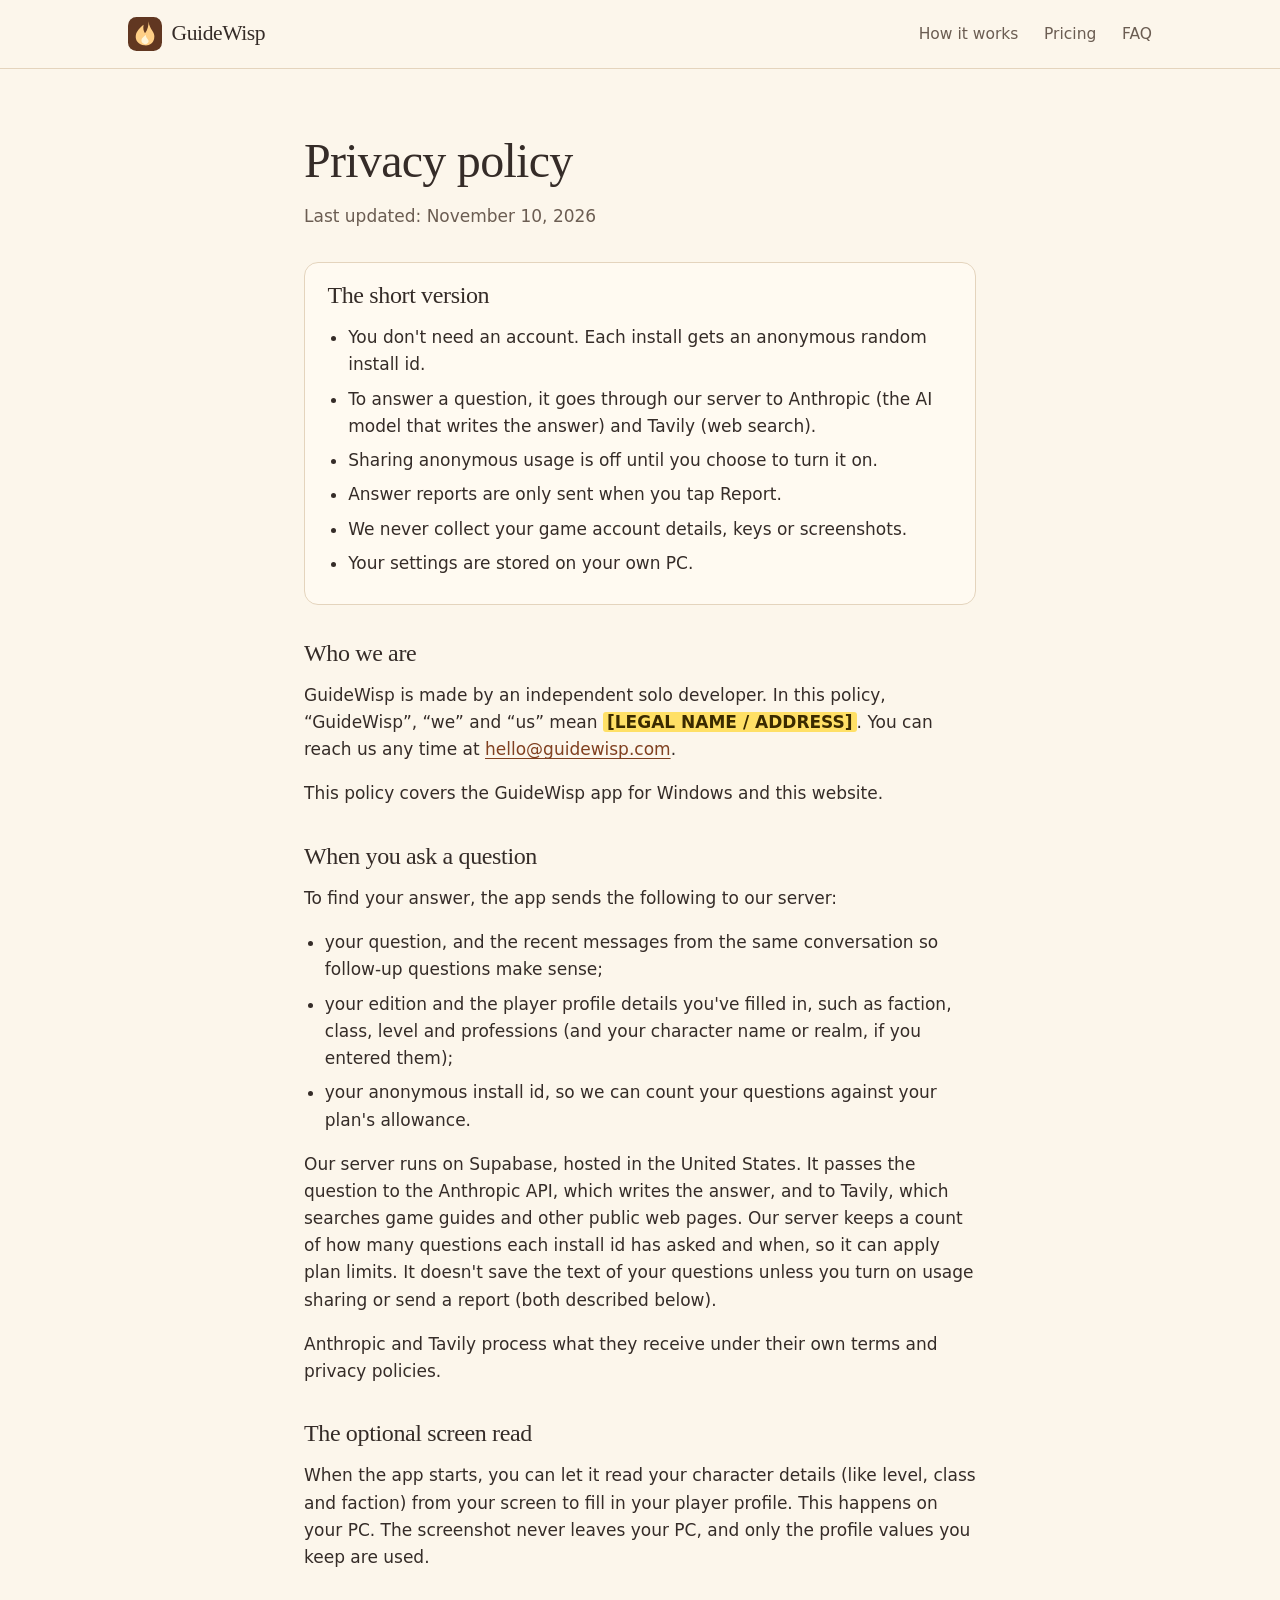
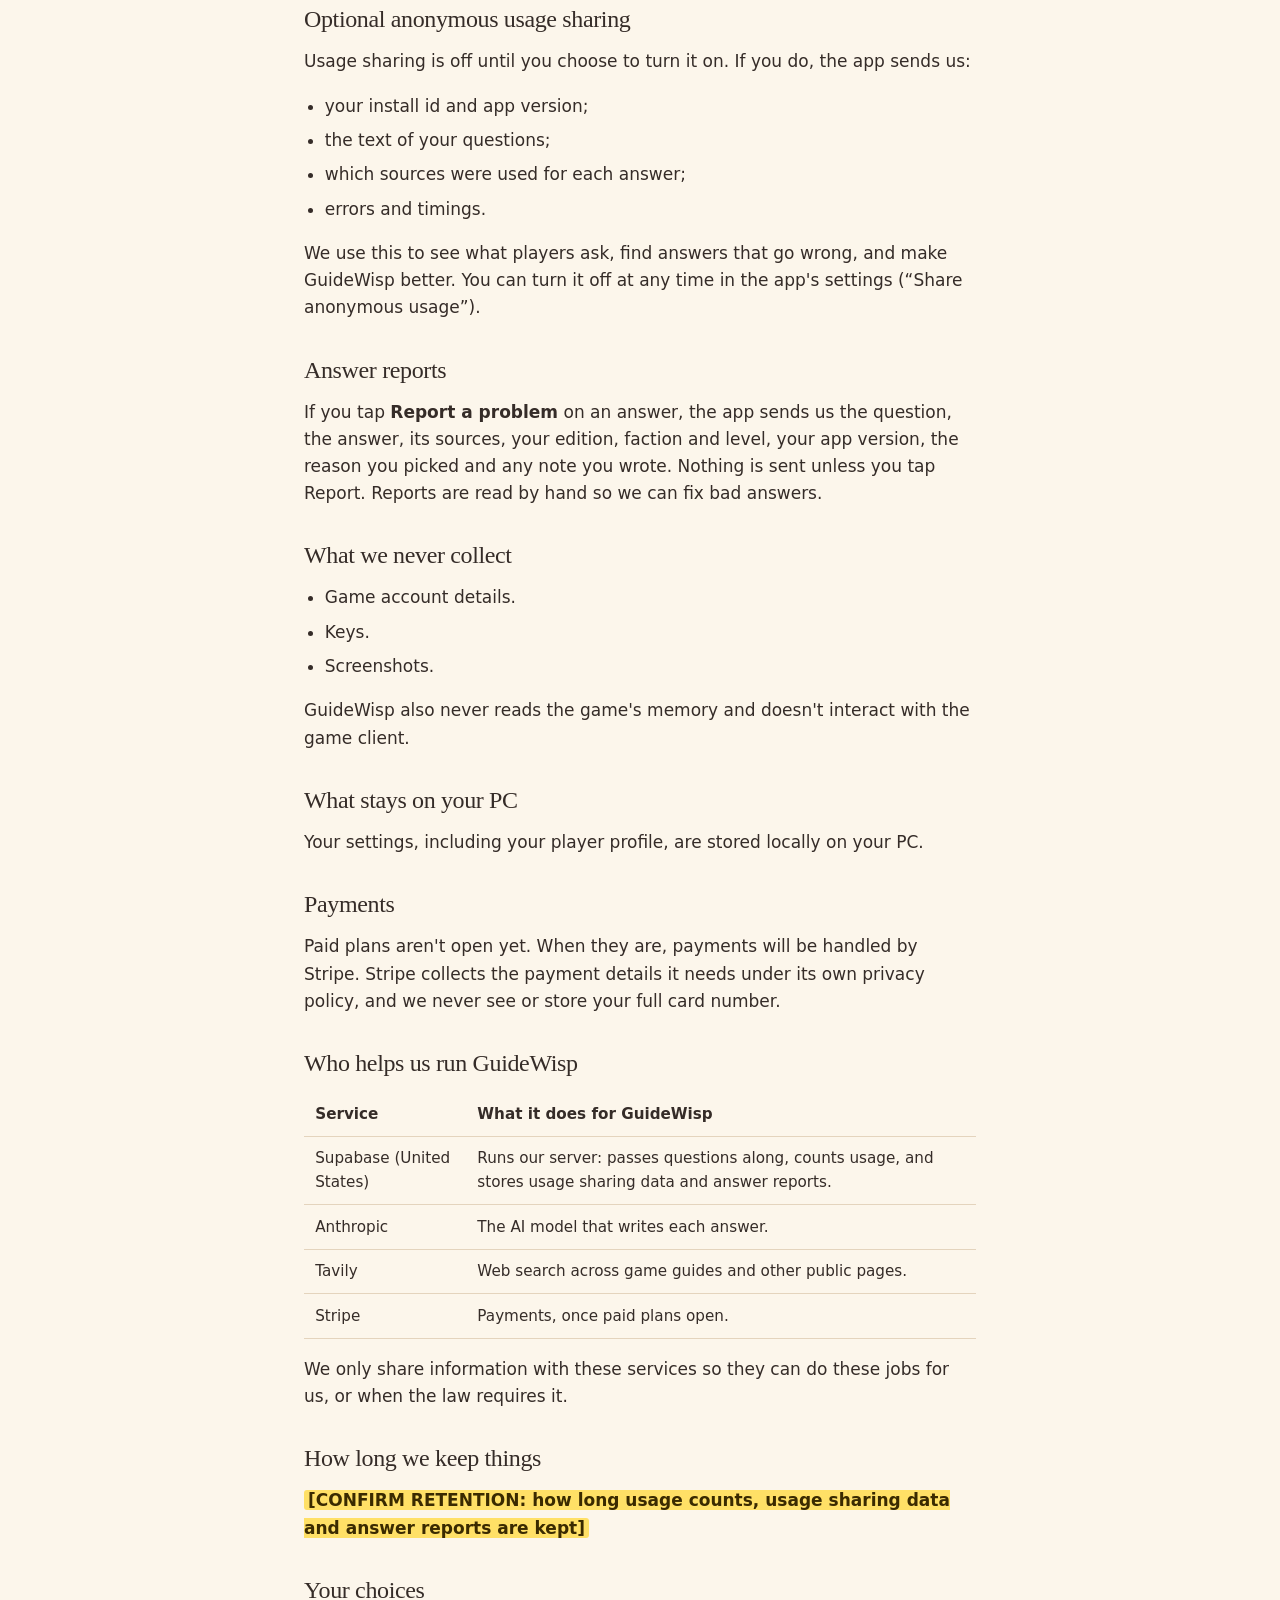
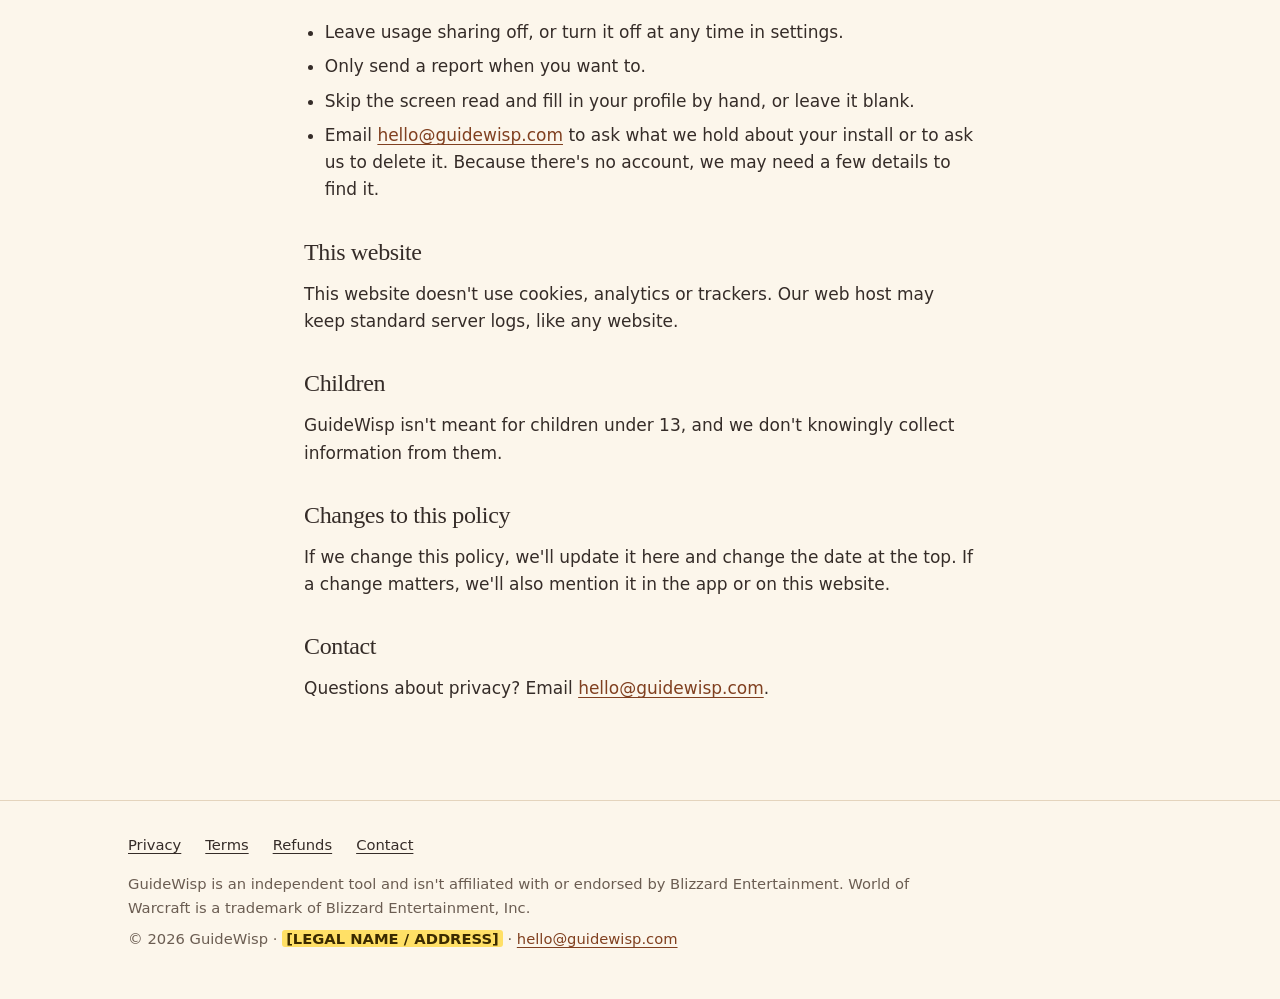
==== privacy.html @ 213f0546 "Build the GuideWisp site v1: landing page and policy pages Landing page with hero, how it works, ove" ====
<!doctype html>
<!-- Draft for Chris's review; not legal advice. -->
<html lang="en">
<head>
  <meta charset="utf-8">
  <meta name="viewport" content="width=device-width, initial-scale=1">
  <title>Privacy policy · GuideWisp</title>
  <meta name="description" content="What GuideWisp collects, what it never collects, and who helps answer your questions.">
  <meta name="color-scheme" content="light dark">
  <meta name="theme-color" content="#fcf6eb" media="(prefers-color-scheme: light)">
  <meta name="theme-color" content="#17110d" media="(prefers-color-scheme: dark)">
  <link rel="canonical" href="https://guidewisp.com/privacy.html">
  <meta property="og:type" content="website">
  <meta property="og:site_name" content="GuideWisp">
  <meta property="og:title" content="GuideWisp privacy policy">
  <meta property="og:description" content="What GuideWisp collects, what it never collects, and who helps answer your questions.">
  <meta property="og:url" content="https://guidewisp.com/privacy.html">
  <meta property="og:image" content="https://guidewisp.com/og-image.png">
  <meta name="twitter:card" content="summary_large_image">
  <link rel="icon" href="favicon.svg" type="image/svg+xml">
  <link rel="stylesheet" href="style.css">
</head>
<body>
  <a class="skip" href="#main">Skip to content</a>

  <header class="site-header">
    <div class="wrap">
      <a class="brand" href="index.html" aria-label="GuideWisp home">
        <img src="favicon.svg" alt="" width="34" height="34">
        GuideWisp
      </a>
      <nav class="site-nav" aria-label="Main">
        <a class="optional" href="index.html#how">How it works</a>
        <a href="index.html#pricing">Pricing</a>
        <a href="index.html#faq">FAQ</a>
      </nav>
    </div>
  </header>

  <main id="main" class="doc">
    <div class="wrap">
      <h1>Privacy policy</h1>
      <p class="updated">Last updated: November 10, 2026</p>

      <div class="summary">
        <h2 style="margin-top:0">The short version</h2>
        <ul>
          <li>You don't need an account. Each install gets an anonymous random install id.</li>
          <li>To answer a question, it goes through our server to Anthropic (the AI model that writes the answer) and Tavily (web search).</li>
          <li>Sharing anonymous usage is off until you choose to turn it on.</li>
          <li>Answer reports are only sent when you tap Report.</li>
          <li>We never collect your game account details, keys or screenshots.</li>
          <li>Your settings are stored on your own PC.</li>
        </ul>
      </div>

      <h2>Who we are</h2>
      <p>GuideWisp is made by an independent solo developer. In this policy, &ldquo;GuideWisp&rdquo;, &ldquo;we&rdquo; and &ldquo;us&rdquo; mean <span class="placeholder">[LEGAL NAME / ADDRESS]</span>. You can reach us any time at <a href="mailto:hello@guidewisp.com">hello@guidewisp.com</a>.</p>
      <p>This policy covers the GuideWisp app for Windows and this website.</p>

      <h2>When you ask a question</h2>
      <p>To find your answer, the app sends the following to our server:</p>
      <ul>
        <li>your question, and the recent messages from the same conversation so follow-up questions make sense;</li>
        <li>your edition and the player profile details you've filled in, such as faction, class, level and professions (and your character name or realm, if you entered them);</li>
        <li>your anonymous install id, so we can count your questions against your plan's allowance.</li>
      </ul>
      <p>Our server runs on Supabase, hosted in the United States. It passes the question to the Anthropic API, which writes the answer, and to Tavily, which searches game guides and other public web pages. Our server keeps a count of how many questions each install id has asked and when, so it can apply plan limits. It doesn't save the text of your questions unless you turn on usage sharing or send a report (both described below).</p>
      <p>Anthropic and Tavily process what they receive under their own terms and privacy policies.</p>

      <h2>The optional screen read</h2>
      <p>When the app starts, you can let it read your character details (like level, class and faction) from your screen to fill in your player profile. This happens on your PC. The screenshot never leaves your PC, and only the profile values you keep are used.</p>

      <h2>Optional anonymous usage sharing</h2>
      <p>Usage sharing is off until you choose to turn it on. If you do, the app sends us:</p>
      <ul>
        <li>your install id and app version;</li>
        <li>the text of your questions;</li>
        <li>which sources were used for each answer;</li>
        <li>errors and timings.</li>
      </ul>
      <p>We use this to see what players ask, find answers that go wrong, and make GuideWisp better. You can turn it off at any time in the app's settings (&ldquo;Share anonymous usage&rdquo;).</p>

      <h2>Answer reports</h2>
      <p>If you tap <strong>Report a problem</strong> on an answer, the app sends us the question, the answer, its sources, your edition, faction and level, your app version, the reason you picked and any note you wrote. Nothing is sent unless you tap Report. Reports are read by hand so we can fix bad answers.</p>

      <h2>What we never collect</h2>
      <ul>
        <li>Game account details.</li>
        <li>Keys.</li>
        <li>Screenshots.</li>
      </ul>
      <p>GuideWisp also never reads the game's memory and doesn't interact with the game client.</p>

      <h2>What stays on your PC</h2>
      <p>Your settings, including your player profile, are stored locally on your PC.</p>

      <h2>Payments</h2>
      <p>Paid plans aren't open yet. When they are, payments will be handled by Stripe. Stripe collects the payment details it needs under its own privacy policy, and we never see or store your full card number.</p>

      <h2>Who helps us run GuideWisp</h2>
      <div class="table-wrap">
        <table>
          <thead><tr><th>Service</th><th>What it does for GuideWisp</th></tr></thead>
          <tbody>
            <tr><td>Supabase (United States)</td><td>Runs our server: passes questions along, counts usage, and stores usage sharing data and answer reports.</td></tr>
            <tr><td>Anthropic</td><td>The AI model that writes each answer.</td></tr>
            <tr><td>Tavily</td><td>Web search across game guides and other public pages.</td></tr>
            <tr><td>Stripe</td><td>Payments, once paid plans open.</td></tr>
          </tbody>
        </table>
      </div>
      <p>We only share information with these services so they can do these jobs for us, or when the law requires it.</p>

      <h2>How long we keep things</h2>
      <p><span class="placeholder">[CONFIRM RETENTION: how long usage counts, usage sharing data and answer reports are kept]</span></p>

      <h2>Your choices</h2>
      <ul>
        <li>Leave usage sharing off, or turn it off at any time in settings.</li>
        <li>Only send a report when you want to.</li>
        <li>Skip the screen read and fill in your profile by hand, or leave it blank.</li>
        <li>Email <a href="mailto:hello@guidewisp.com">hello@guidewisp.com</a> to ask what we hold about your install or to ask us to delete it. Because there's no account, we may need a few details to find it.</li>
      </ul>

      <h2>This website</h2>
      <p>This website doesn't use cookies, analytics or trackers. Our web host may keep standard server logs, like any website.</p>

      <h2>Children</h2>
      <p>GuideWisp isn't meant for children under 13, and we don't knowingly collect information from them.</p>

      <h2>Changes to this policy</h2>
      <p>If we change this policy, we'll update it here and change the date at the top. If a change matters, we'll also mention it in the app or on this website.</p>

      <h2>Contact</h2>
      <p>Questions about privacy? Email <a href="mailto:hello@guidewisp.com">hello@guidewisp.com</a>.</p>
    </div>
  </main>

  <footer class="site-footer">
    <div class="wrap">
      <ul class="footer-links">
        <li><a href="privacy.html">Privacy</a></li>
        <li><a href="terms.html">Terms</a></li>
        <li><a href="refunds.html">Refunds</a></li>
        <li><a href="mailto:hello@guidewisp.com">Contact</a></li>
      </ul>
      <p>GuideWisp is an independent tool and isn't affiliated with or endorsed by Blizzard Entertainment. World of Warcraft is a trademark of Blizzard Entertainment, Inc.</p>
      <p>&copy; 2026 GuideWisp &middot; <span class="placeholder">[LEGAL NAME / ADDRESS]</span> &middot; <a href="mailto:hello@guidewisp.com">hello@guidewisp.com</a></p>
    </div>
  </footer>
</body>
</html>
---- style.css ----
/* GuideWisp site: plain CSS, system fonts, light and dark. */

:root {
  color-scheme: light dark;
  --bg: #fcf6eb;
  --bg-soft: #f6ecdc;
  --card: #fffaf1;
  --line: #e4d4bd;
  --text: #352c28;
  --muted: #6b5d52;
  --accent: #804020;
  --accent-strong: #613721;
  --on-accent: #fff5d9;
  --flame: #ffcf86;
  --highlight: #fbe3b8;
  --shadow: 0 1px 2px rgb(60 35 20 / 0.06), 0 8px 24px rgb(60 35 20 / 0.08);
  --serif: Georgia, "Palatino Linotype", "Book Antiqua", Palatino, "TeX Gyre Pagella", serif;
  --sans: system-ui, -apple-system, "Segoe UI", Roboto, "Helvetica Neue", Arial, sans-serif;
  --radius: 14px;
  --wrap: 68rem;
}

@media (prefers-color-scheme: dark) {
  :root {
    --bg: #17110d;
    --bg-soft: #1f1712;
    --card: #241b15;
    --line: #3d2f25;
    --text: #f1e6d4;
    --muted: #bba995;
    --accent: #ffcf86;
    --accent-strong: #ffcf86;
    --on-accent: #2a1a10;
    --highlight: #4a3420;
    --shadow: 0 1px 2px rgb(0 0 0 / 0.3), 0 10px 30px rgb(0 0 0 / 0.35);
  }
}

*, *::before, *::after { box-sizing: border-box; }

html {
  -webkit-text-size-adjust: 100%;
  scroll-behavior: smooth;
}

body {
  margin: 0;
  background: var(--bg);
  color: var(--text);
  font: 1.0625rem/1.6 var(--sans);
  overflow-wrap: break-word;
}

img, svg { max-width: 100%; height: auto; }

a { color: var(--accent); text-underline-offset: 0.2em; }
a:hover { text-decoration-thickness: 2px; }

:focus-visible {
  outline: 2px solid var(--accent);
  outline-offset: 3px;
  border-radius: 4px;
}

h1, h2, h3 {
  font-family: var(--serif);
  font-weight: 500;
  line-height: 1.15;
  letter-spacing: -0.015em;
  margin: 0 0 0.6em;
}

h2 { font-size: clamp(1.75rem, 4.2vw, 2.4rem); }
h3 { font-size: 1.3rem; }
p { margin: 0 0 1em; }

.wrap {
  width: 100%;
  max-width: var(--wrap);
  margin: 0 auto;
  padding: 0 clamp(1rem, 4vw, 2rem);
}

.skip {
  position: absolute;
  left: -999px;
  top: 0.5rem;
  padding: 0.5rem 0.9rem;
  background: var(--card);
  border-radius: 8px;
  z-index: 10;
}
.skip:focus { left: 0.5rem; }

/* ---------- header ---------- */

.site-header {
  border-bottom: 1px solid var(--line);
}
.site-header .wrap {
  display: flex;
  align-items: center;
  justify-content: space-between;
  gap: 1rem;
  min-height: 4.25rem;
}
.brand {
  display: inline-flex;
  align-items: center;
  gap: 0.6rem;
  color: var(--text);
  text-decoration: none;
  font: 500 1.35rem/1 var(--serif);
  letter-spacing: -0.02em;
}
.brand img { width: 34px; height: 34px; }
.site-nav {
  display: flex;
  align-items: center;
  gap: clamp(0.75rem, 2.5vw, 1.6rem);
  font-size: 0.97rem;
}
.site-nav a { color: var(--muted); text-decoration: none; }
.site-nav a:hover { color: var(--text); }
@media (max-width: 560px) {
  .site-nav .optional { display: none; }
}

/* ---------- buttons ---------- */

.button {
  display: inline-flex;
  align-items: center;
  justify-content: center;
  gap: 0.55rem;
  padding: 0.85rem 1.35rem;
  border-radius: 999px;
  background: var(--accent-strong);
  color: var(--on-accent);
  font-weight: 650;
  text-decoration: none;
  line-height: 1.2;
  text-align: center;
  box-shadow: var(--shadow);
}
.button:hover { filter: brightness(1.08); }
.button svg { width: 1.1em; height: 1.1em; flex: none; }
.button.quiet {
  background: transparent;
  color: var(--text);
  box-shadow: none;
  border: 1px solid var(--line);
}

/* ---------- hero ---------- */

.hero { padding: clamp(2.5rem, 7vw, 5rem) 0 clamp(2.5rem, 6vw, 4.5rem); }
.hero .wrap {
  display: grid;
  grid-template-columns: minmax(0, 1.05fr) minmax(0, 1fr);
  gap: clamp(2rem, 5vw, 4rem);
  align-items: center;
}
@media (max-width: 860px) {
  .hero .wrap { grid-template-columns: minmax(0, 1fr); }
}
.hero-logo { width: 64px; height: 64px; display: block; margin-bottom: 1.25rem; }
.badge {
  display: inline-block;
  margin-bottom: 1rem;
  padding: 0.3rem 0.8rem;
  border-radius: 999px;
  background: var(--highlight);
  color: var(--text);
  font-size: 0.9rem;
  font-weight: 600;
}
.hero h1 {
  font-size: clamp(2.4rem, 6.5vw, 4rem);
  line-height: 1.05;
  letter-spacing: -0.03em;
  margin-bottom: 0.45em;
}
.hero h1 span { display: block; color: var(--accent); }
.lede {
  font-size: clamp(1.1rem, 2.4vw, 1.25rem);
  color: var(--muted);
  max-width: 34rem;
}
.cta-row {
  display: flex;
  flex-wrap: wrap;
  align-items: center;
  gap: 0.75rem 1.25rem;
  margin-top: 1.75rem;
}
.cta-note { color: var(--muted); font-size: 0.95rem; margin: 0; }

/* ---------- overlay mock (always dark, like the app) ---------- */

.scene {
  position: relative;
  border-radius: 20px;
  padding: clamp(1.25rem, 4vw, 2.25rem) clamp(2rem, 6vw, 3.25rem) clamp(1.25rem, 4vw, 2.25rem) clamp(1rem, 4vw, 2rem);
  background:
    radial-gradient(120% 90% at 15% 10%, #6b3d22 0%, transparent 60%),
    radial-gradient(90% 80% at 90% 100%, #2c3a33 0%, transparent 65%),
    linear-gradient(160deg, #3a2618, #1b1410);
  box-shadow: var(--shadow);
  overflow: hidden;
}
.scene::before {
  /* soft "game is running behind" haze, abstract only */
  content: "";
  position: absolute;
  inset: auto -10% -30% -10%;
  height: 60%;
  background: radial-gradient(60% 60% at 50% 100%, rgb(255 207 134 / 0.16), transparent 70%);
  pointer-events: none;
}
.edge-tab {
  position: absolute;
  right: 0;
  top: 50%;
  transform: translateY(-50%);
  width: clamp(1.1rem, 3vw, 1.5rem);
  height: 4.5rem;
  border-radius: 10px 0 0 10px;
  background: #241b15;
  border: 1px solid #8a6a22;
  border-right: 0;
  display: grid;
  place-items: center;
}
.edge-tab img { width: 70%; height: auto; }

.overlay {
  position: relative;
  max-width: 25rem;
  margin: 0 auto;
  border: 1px solid #8a6a22;
  border-radius: 12px;
  background: #15171c;
  color: #ece8de;
  font: 0.875rem/1.45 "Segoe UI", system-ui, sans-serif;
  box-shadow: 0 18px 40px rgb(0 0 0 / 0.45);
  overflow: hidden;
}
.ov-bar {
  display: flex;
  align-items: center;
  gap: 0.5rem;
  padding: 0.5rem 0.75rem;
  background: linear-gradient(#20242c, #1a1d23);
  border-bottom: 1px solid #2f3440;
}
.ov-bar img { width: 18px; height: 18px; }
.ov-name { font-weight: 600; letter-spacing: 0.02em; }
.ov-chip {
  font-size: 0.7rem;
  line-height: 1;
  padding: 0.3rem 0.4rem;
  border-radius: 4px;
  background: #252933;
  color: #e8b43c;
  white-space: nowrap;
}
.ov-dots { margin-left: auto; color: #9aa0ab; letter-spacing: 0.25em; font-size: 0.8rem; }
.ov-body { padding: 0.8rem; display: grid; gap: 0.65rem; }
.ov-q {
  justify-self: end;
  max-width: 88%;
  padding: 0.5rem 0.7rem;
  border-radius: 10px 10px 2px 10px;
  background: #252933;
}
.ov-a {
  padding: 0.7rem 0.8rem;
  border-radius: 10px;
  background: #1c1f26;
  border: 1px solid #2f3440;
}
.ov-a p { margin: 0 0 0.55rem; }
.ov-a strong { color: #fff; }
.ov-hint {
  padding: 0.45rem 0.6rem;
  border-left: 2px solid #e8b43c;
  background: #20232b;
  border-radius: 0 6px 6px 0;
  color: #d9d4c8;
}
.ov-hint b { color: #e8b43c; font-weight: 600; }
.ov-sources { display: flex; flex-wrap: wrap; gap: 0.4rem; margin-top: 0.6rem; }
.ov-source {
  display: inline-flex;
  align-items: center;
  gap: 0.3rem;
  padding: 0.2rem 0.5rem;
  border-radius: 999px;
  border: 1px solid #2f3440;
  background: #15171c;
  color: #9cc7ff;
  font-size: 0.75rem;
}
.ov-source span { color: #9aa0ab; }
.ov-actions {
  display: flex;
  flex-wrap: wrap;
  align-items: center;
  justify-content: space-between;
  gap: 0.5rem;
  margin-top: 0.7rem;
}
.ov-find {
  padding: 0.35rem 0.7rem;
  border-radius: 6px;
  background: #e8b43c;
  color: #1a1408;
  font-weight: 650;
  font-size: 0.8rem;
}
.ov-copied { color: #9aa0ab; font-size: 0.72rem; font-family: ui-monospace, Consolas, monospace; }
.ov-report { color: #9aa0ab; font-size: 0.75rem; text-decoration: underline; text-underline-offset: 0.2em; }
.ov-input {
  margin: 0 0.8rem 0.8rem;
  padding: 0.5rem 0.7rem;
  border: 1px solid #2f3440;
  border-radius: 8px;
  background: #1c1f26;
  color: #9aa0ab;
}
.scene-caption {
  text-align: center;
  color: var(--muted);
  font-size: 0.9rem;
  margin: 0.8rem 0 0;
}

/* ---------- sections ---------- */

.section { padding: clamp(3rem, 7vw, 5rem) 0; }
.section.soft { background: var(--bg-soft); border-block: 1px solid var(--line); }
.section-intro { max-width: 40rem; color: var(--muted); margin-bottom: 2rem; }

.steps {
  list-style: none;
  margin: 0;
  padding: 0;
  display: grid;
  grid-template-columns: repeat(3, minmax(0, 1fr));
  gap: 1.25rem;
  counter-reset: step;
}
@media (max-width: 760px) {
  .steps { grid-template-columns: minmax(0, 1fr); }
}
.steps li {
  counter-increment: step;
  padding: 1.4rem;
  background: var(--card);
  border: 1px solid var(--line);
  border-radius: var(--radius);
}
.steps li::before {
  content: counter(step);
  display: grid;
  place-items: center;
  width: 2.2rem;
  height: 2.2rem;
  margin-bottom: 0.9rem;
  border-radius: 50%;
  background: var(--accent-strong);
  color: var(--on-accent);
  font: 600 1.05rem/1 var(--serif);
}
.steps p { margin: 0; color: var(--muted); }

kbd {
  display: inline-block;
  padding: 0.05rem 0.4rem;
  border: 1px solid var(--line);
  border-bottom-width: 2px;
  border-radius: 5px;
  background: var(--bg);
  font: 0.85em/1.4 ui-monospace, Consolas, monospace;
  white-space: nowrap;
}
code {
  font: 0.9em ui-monospace, Consolas, monospace;
  padding: 0.05rem 0.3rem;
  border-radius: 4px;
  background: var(--highlight);
}

.features {
  display: grid;
  grid-template-columns: repeat(auto-fit, minmax(min(100%, 17rem), 1fr));
  gap: 1rem 2rem;
  margin: 0;
  padding: 0;
  list-style: none;
}
.features li { padding-left: 1.6rem; position: relative; }
.features li::before {
  content: "";
  position: absolute;
  left: 0;
  top: 0.55em;
  width: 0.65rem;
  height: 0.65rem;
  border-radius: 50% 50% 50% 0;
  transform: rotate(-45deg);
  background: var(--accent);
}
.features strong { display: block; }
.features span { color: var(--muted); }

.two-col {
  display: grid;
  grid-template-columns: repeat(2, minmax(0, 1fr));
  gap: 1.25rem;
}
@media (max-width: 760px) {
  .two-col { grid-template-columns: minmax(0, 1fr); }
}
.panel {
  padding: 1.5rem;
  background: var(--card);
  border: 1px solid var(--line);
  border-radius: var(--radius);
}
.panel ul { margin: 0; padding-left: 1.2rem; }
.panel li { margin-bottom: 0.6rem; }
.panel li:last-child { margin-bottom: 0; }
.panel li span { color: var(--muted); }
.panel.wont { background: transparent; border-style: dashed; }

.editions {
  display: flex;
  flex-wrap: wrap;
  gap: 0.6rem;
  margin: 0;
  padding: 0;
  list-style: none;
}
.editions li {
  padding: 0.5rem 0.95rem;
  border-radius: 999px;
  background: var(--card);
  border: 1px solid var(--line);
  font-weight: 550;
}

/* ---------- pricing ---------- */

.notice {
  display: inline-block;
  margin-bottom: 1.5rem;
  padding: 0.35rem 0.85rem;
  border-radius: 8px;
  background: var(--highlight);
  font-weight: 600;
  font-size: 0.95rem;
}
.plans {
  display: grid;
  grid-template-columns: repeat(3, minmax(0, 1fr));
  gap: 1.25rem;
  align-items: stretch;
}
@media (max-width: 860px) {
  .plans { grid-template-columns: minmax(0, 1fr); max-width: 30rem; }
}
.plan {
  display: flex;
  flex-direction: column;
  padding: 1.6rem;
  background: var(--card);
  border: 1px solid var(--line);
  border-radius: var(--radius);
}
.plan.featured { border: 2px solid var(--accent); }
.plan h3 { margin-bottom: 0.3rem; }
.price { font: 500 2.3rem/1.1 var(--serif); margin: 0.2rem 0 0.25rem; }
.price small { font: 400 1rem var(--sans); color: var(--muted); }
.plan .allowance { font-weight: 600; margin-bottom: 0.4rem; }
.plan p { color: var(--muted); }
.plan .price, .plan .allowance { color: var(--text); }
.plan .plan-cta { margin-top: auto; padding-top: 0.75rem; }
.plan .plan-cta .button { width: 100%; }
.soon {
  display: block;
  width: 100%;
  padding: 0.8rem 1rem;
  border-radius: 999px;
  border: 1px dashed var(--line);
  color: var(--muted);
  text-align: center;
  font-weight: 600;
}
.credit-notes {
  margin-top: 1.75rem;
  display: grid;
  grid-template-columns: repeat(auto-fit, minmax(min(100%, 15rem), 1fr));
  gap: 1rem 2rem;
  color: var(--muted);
}
.credit-notes p { margin: 0; }
.credit-notes strong { color: var(--text); }

/* ---------- FAQ ---------- */

.faq { max-width: 46rem; }
.faq details {
  border-bottom: 1px solid var(--line);
}
.faq details:first-of-type { border-top: 1px solid var(--line); }
.faq summary {
  cursor: pointer;
  list-style: none;
  padding: 1.1rem 2rem 1.1rem 0;
  position: relative;
  font-weight: 600;
  font-size: 1.08rem;
}
.faq summary::-webkit-details-marker { display: none; }
.faq summary::after {
  content: "+";
  position: absolute;
  right: 0.25rem;
  top: 50%;
  transform: translateY(-50%);
  font: 400 1.5rem/1 var(--sans);
  color: var(--accent);
}
.faq details[open] summary::after { content: "\2212"; }
.faq details > div { padding: 0 0 1.2rem; color: var(--muted); }
.faq details > div p:last-child { margin-bottom: 0; }

/* ---------- footer ---------- */

.site-footer {
  border-top: 1px solid var(--line);
  padding: 2rem 0 2.5rem;
  color: var(--muted);
  font-size: 0.92rem;
}
.footer-links {
  display: flex;
  flex-wrap: wrap;
  gap: 0.5rem 1.5rem;
  margin: 0 0 1rem;
  padding: 0;
  list-style: none;
}
.footer-links a { color: var(--text); }
.site-footer p { margin: 0 0 0.5rem; max-width: 52rem; }

.placeholder {
  background: #ffe066;
  color: #3a2a00;
  padding: 0 0.25rem;
  border-radius: 3px;
  font-weight: 700;
}

/* ---------- policy pages ---------- */

.doc { padding: clamp(2.5rem, 6vw, 4rem) 0 clamp(3rem, 7vw, 5rem); }
.doc .wrap { max-width: 46rem; }
.doc h1 { font-size: clamp(2.2rem, 6vw, 3rem); margin-bottom: 0.3em; }
.doc .updated { color: var(--muted); margin-bottom: 2rem; }
.doc h2 { font-size: 1.5rem; margin-top: 2.2rem; }
.doc ul { padding-left: 1.3rem; margin: 0 0 1em; }
.doc li { margin-bottom: 0.45rem; }
.doc .summary {
  padding: 1.2rem 1.4rem;
  background: var(--card);
  border: 1px solid var(--line);
  border-radius: var(--radius);
  margin-bottom: 1.5rem;
}
.doc .summary ul { margin: 0; }
.table-wrap { overflow-x: auto; margin-bottom: 1em; }
.doc table { border-collapse: collapse; width: 100%; font-size: 0.95rem; }
.doc th, .doc td { text-align: left; vertical-align: top; padding: 0.6rem 0.7rem; border-bottom: 1px solid var(--line); }
.doc th { font-weight: 650; }

@media (prefers-reduced-motion: reduce) {
  html { scroll-behavior: auto; }
}
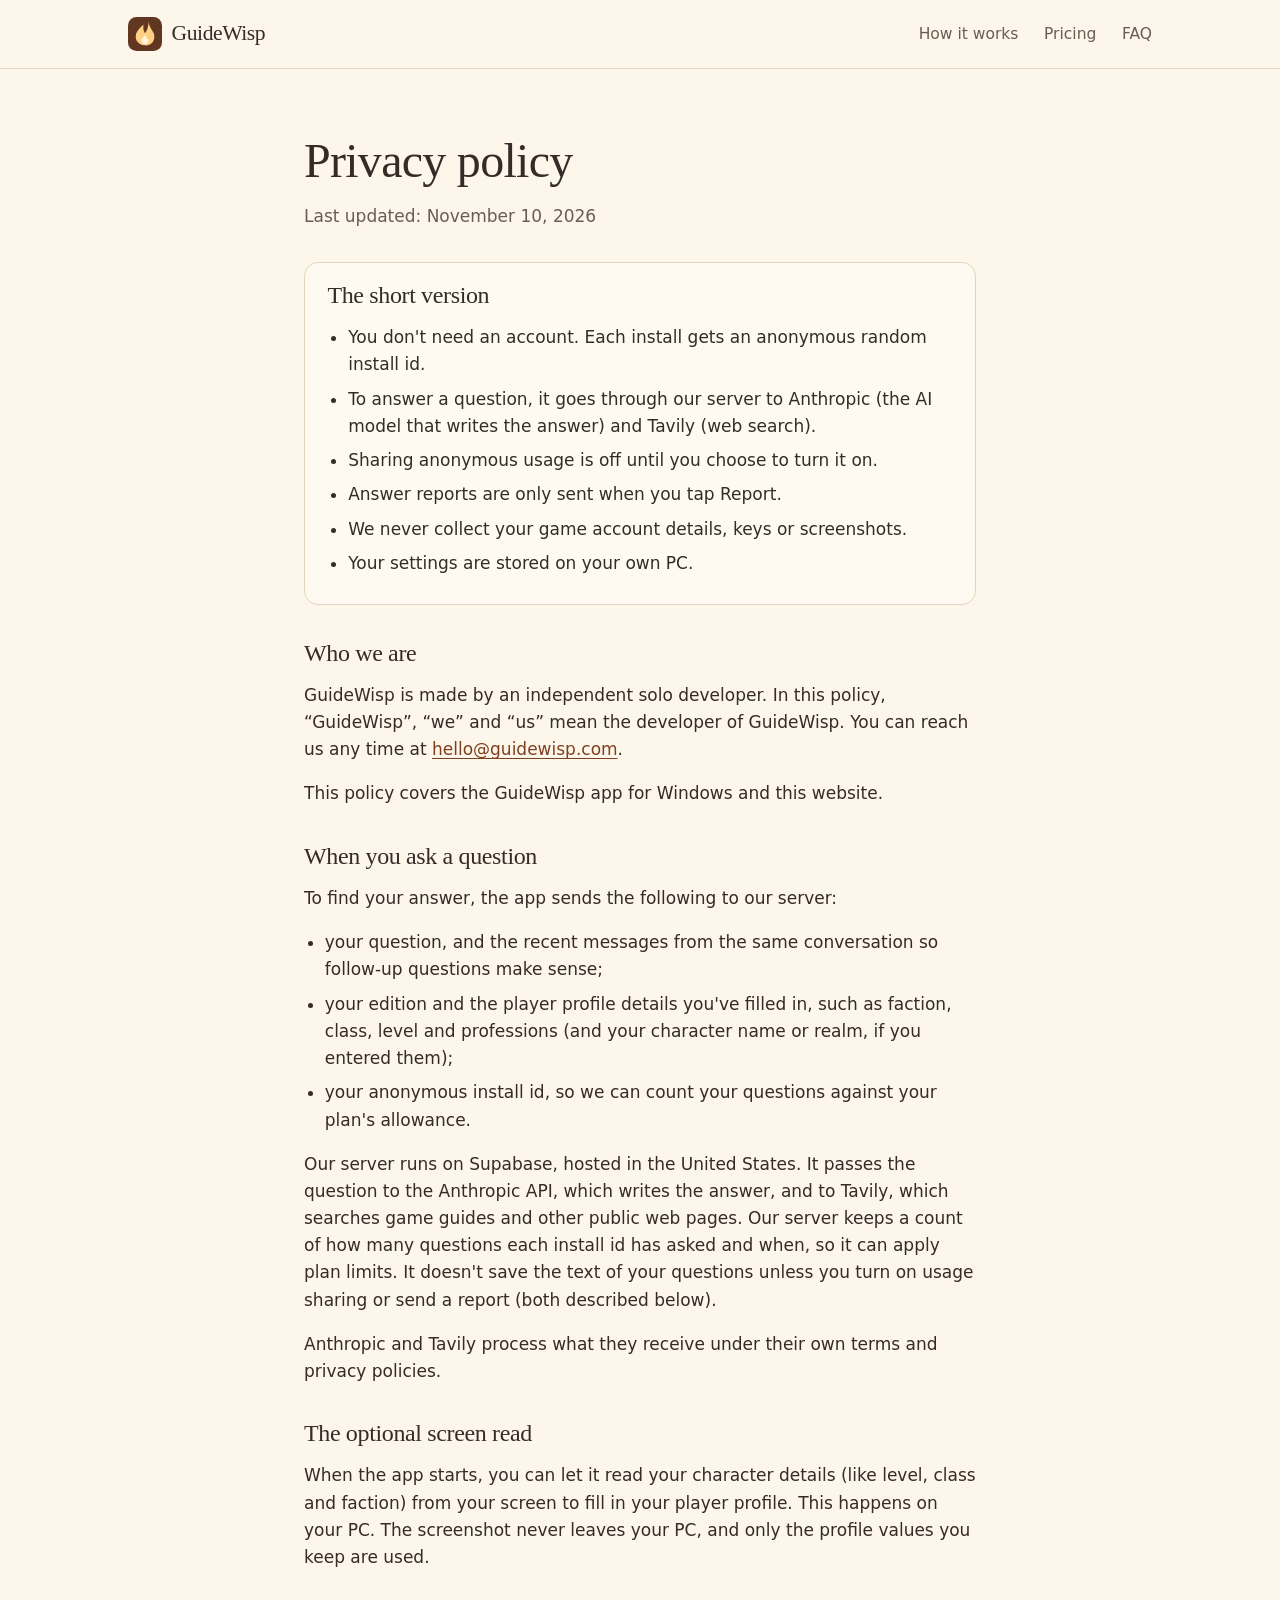
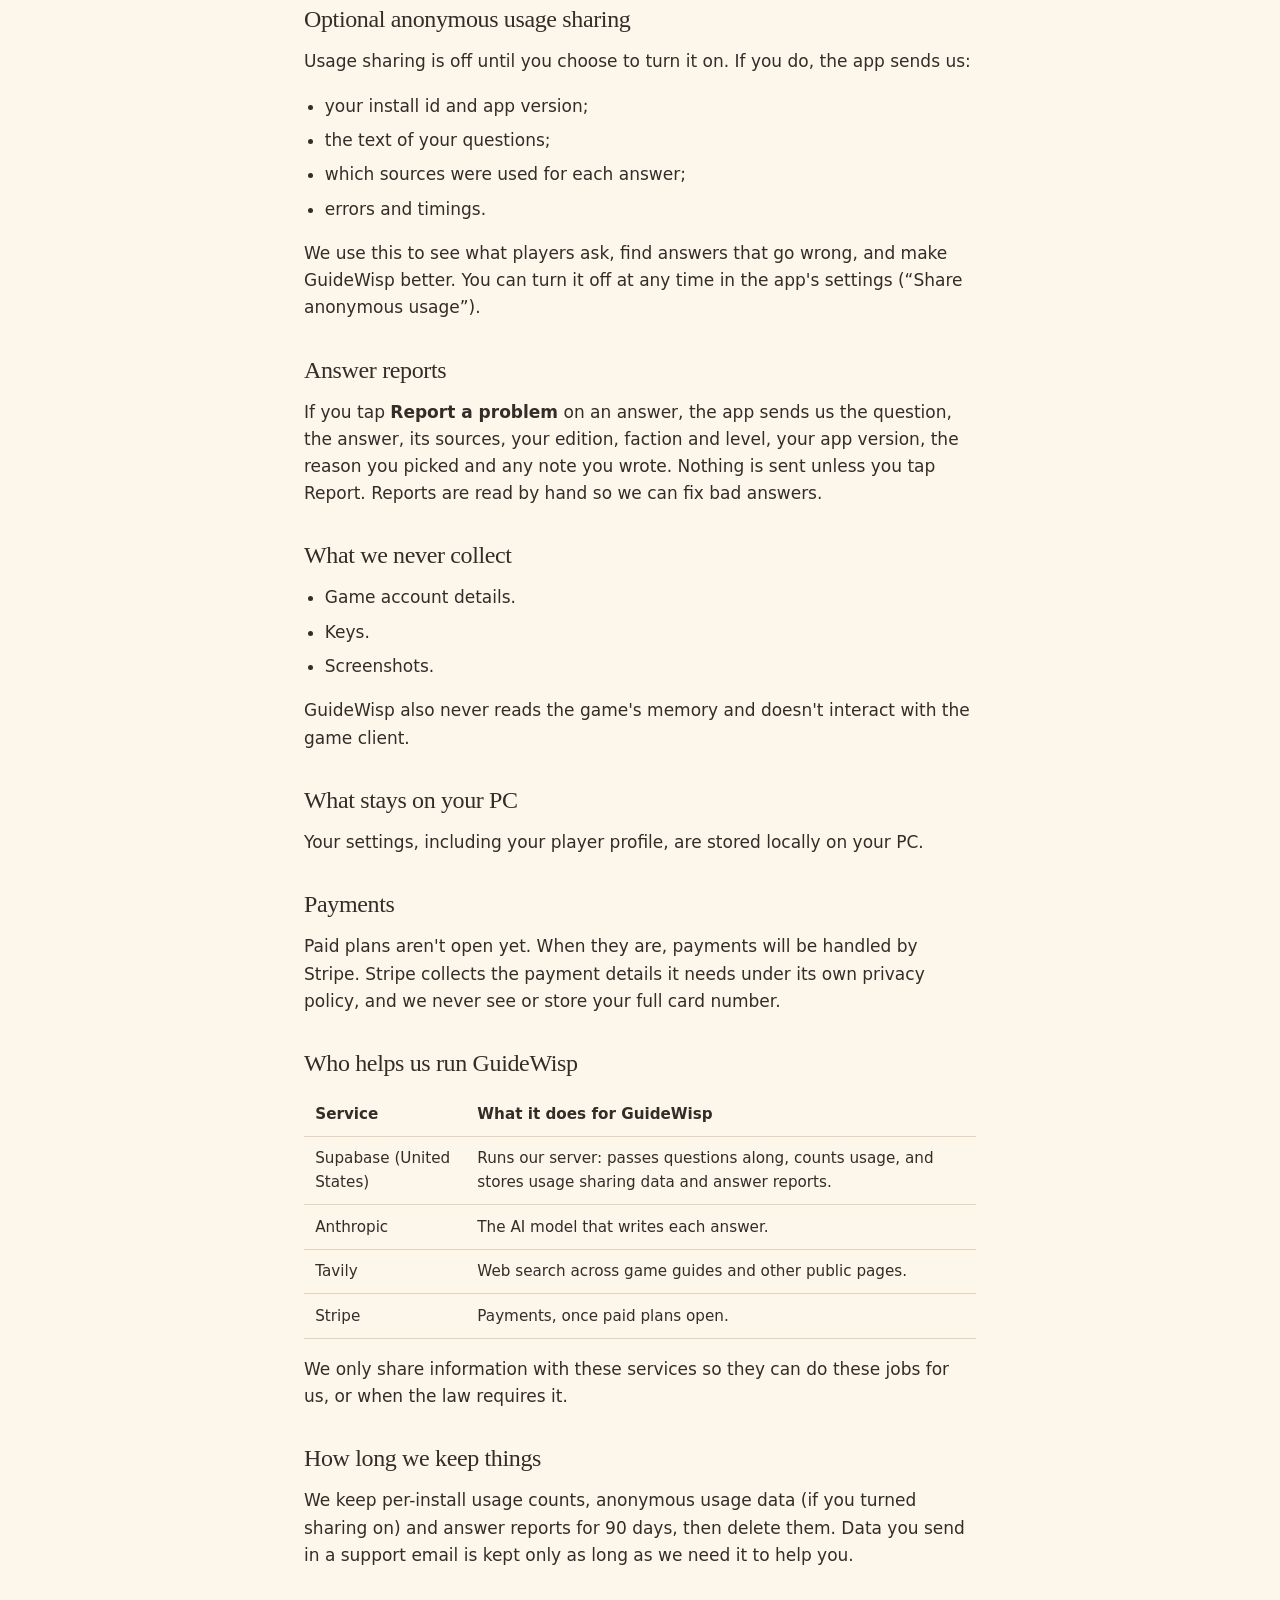
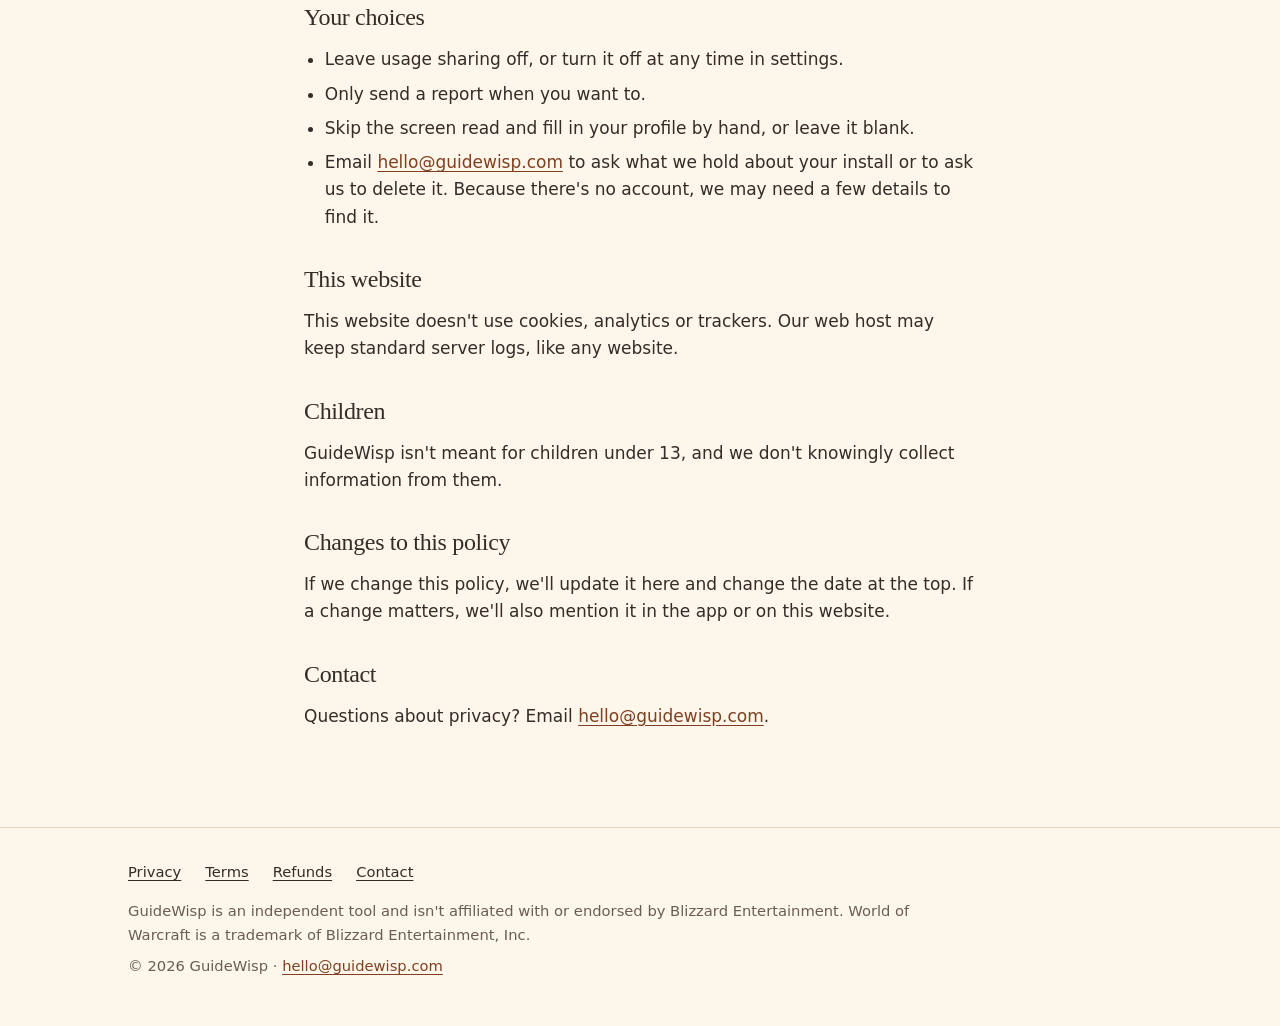
==== commit 6cafa414: "Fill policy details: no legal name on site, 90-day retention, no credit rollover, California law Co-" ====
--- a/privacy.html
+++ b/privacy.html
@@ -55,7 +55,7 @@
       </div>
 
       <h2>Who we are</h2>
-      <p>GuideWisp is made by an independent solo developer. In this policy, &ldquo;GuideWisp&rdquo;, &ldquo;we&rdquo; and &ldquo;us&rdquo; mean <span class="placeholder">[LEGAL NAME / ADDRESS]</span>. You can reach us any time at <a href="mailto:hello@guidewisp.com">hello@guidewisp.com</a>.</p>
+      <p>GuideWisp is made by an independent solo developer. In this policy, &ldquo;GuideWisp&rdquo;, &ldquo;we&rdquo; and &ldquo;us&rdquo; mean the developer of GuideWisp. You can reach us any time at <a href="mailto:hello@guidewisp.com">hello@guidewisp.com</a>.</p>
       <p>This policy covers the GuideWisp app for Windows and this website.</p>
 
       <h2>When you ask a question</h2>
@@ -113,7 +113,7 @@
       <p>We only share information with these services so they can do these jobs for us, or when the law requires it.</p>
 
       <h2>How long we keep things</h2>
-      <p><span class="placeholder">[CONFIRM RETENTION: how long usage counts, usage sharing data and answer reports are kept]</span></p>
+      <p>We keep per-install usage counts, anonymous usage data (if you turned sharing on) and answer reports for 90 days, then delete them. Data you send in a support email is kept only as long as we need it to help you.</p>
 
       <h2>Your choices</h2>
       <ul>
@@ -146,7 +146,7 @@
         <li><a href="mailto:hello@guidewisp.com">Contact</a></li>
       </ul>
       <p>GuideWisp is an independent tool and isn't affiliated with or endorsed by Blizzard Entertainment. World of Warcraft is a trademark of Blizzard Entertainment, Inc.</p>
-      <p>&copy; 2026 GuideWisp &middot; <span class="placeholder">[LEGAL NAME / ADDRESS]</span> &middot; <a href="mailto:hello@guidewisp.com">hello@guidewisp.com</a></p>
+      <p>&copy; 2026 GuideWisp &middot; <a href="mailto:hello@guidewisp.com">hello@guidewisp.com</a></p>
     </div>
   </footer>
 </body>
